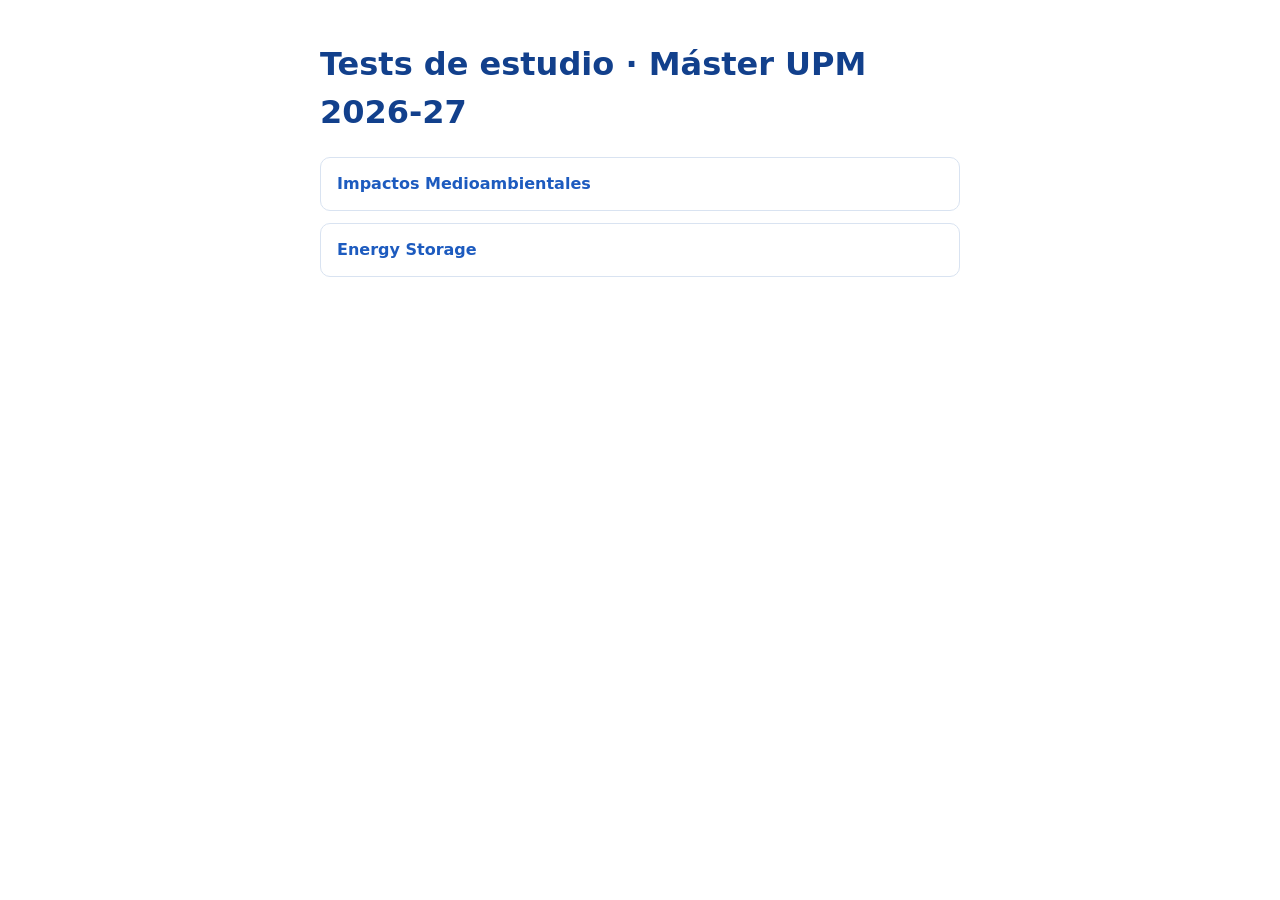
==== index.html @ a5e6e4ec "Tests de Impactos Medioambientales (PEC 1) y Energy Storage Co-Authored-By: Claude Opus 5.5 <noreply" ====
<!DOCTYPE html>
<html lang="es"><head><meta charset="utf-8"><meta name="viewport" content="width=device-width, initial-scale=1"><title>Tests Máster Ingeniería de la Energía</title>
<style>body{font:16px/1.5 system-ui,sans-serif;max-width:640px;margin:40px auto;padding:0 16px;color:#14233d}h1{color:#12408c}a{display:block;margin:12px 0;padding:14px 16px;border:1px solid #d9e3f1;border-radius:10px;color:#1d5bbf;text-decoration:none;font-weight:600}a:hover{border-color:#f07c1c}</style></head>
<body><h1>Tests de estudio · Máster UPM 2026-27</h1>
<a href="impactos_test.html">Impactos Medioambientales</a>
<a href="energy_storage_test.html">Energy Storage</a>
</body></html>
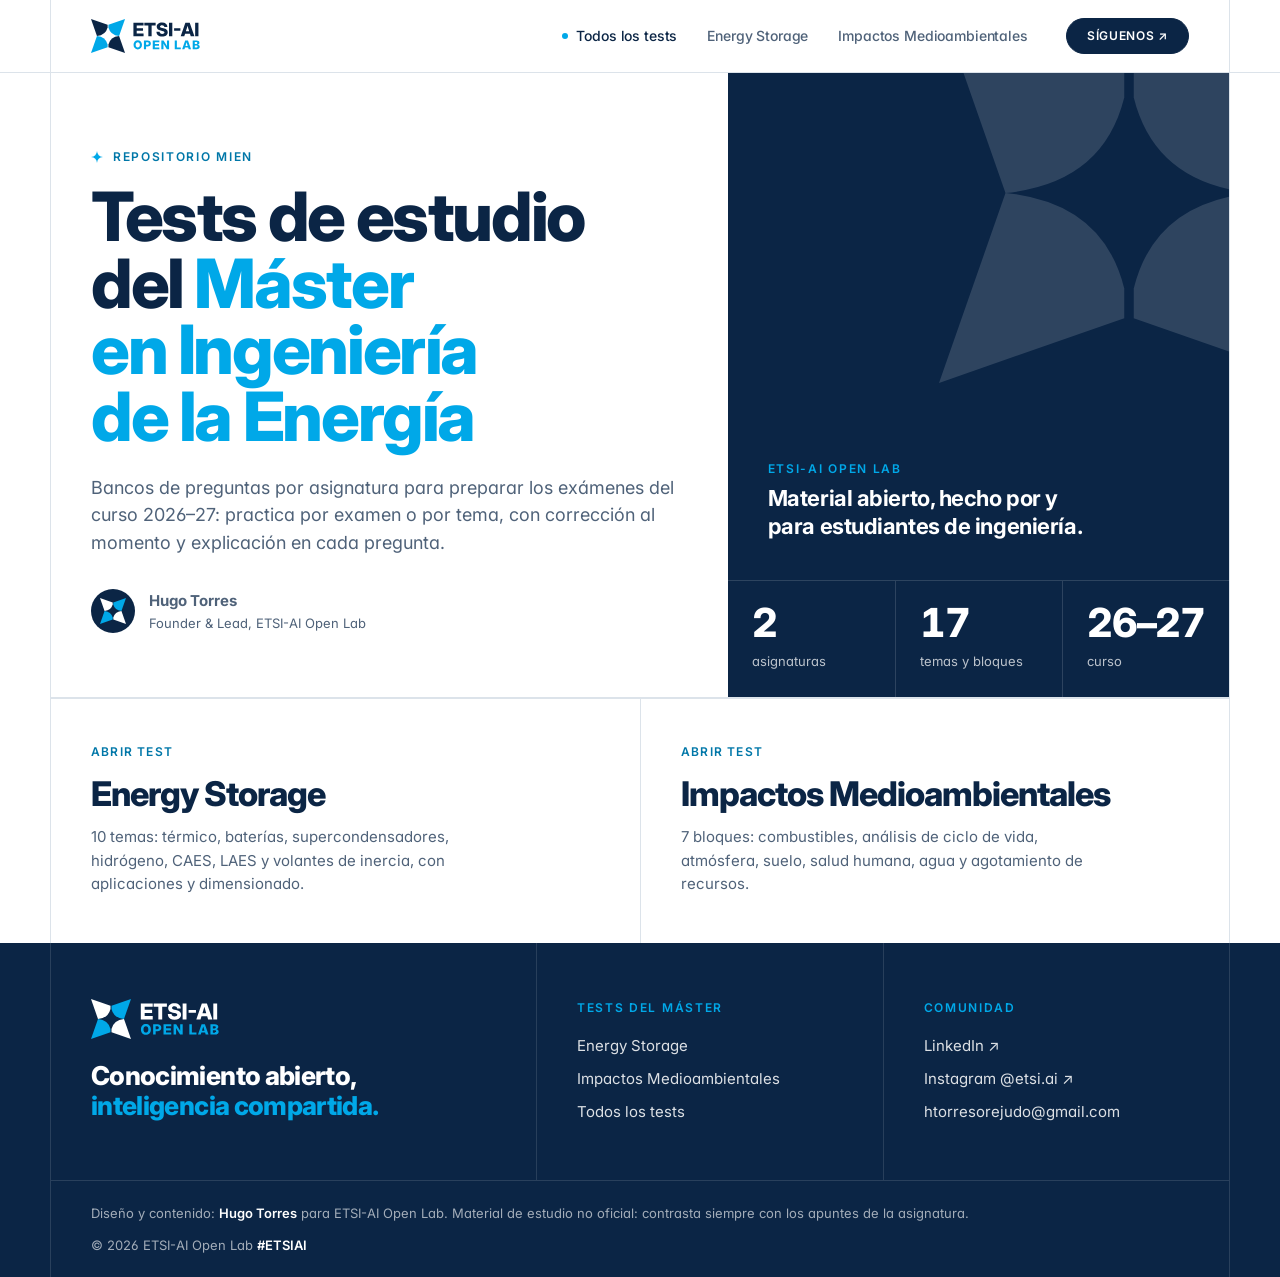
==== commit 8a25737e: "Rediseño de los tests con la identidad de ETSI-AI Open Lab - Hoja de estilos compartida assets/etsia" ====
--- a/index.html
+++ b/index.html
@@ -1,7 +1,104 @@
 <!DOCTYPE html>
-<html lang="es"><head><meta charset="utf-8"><meta name="viewport" content="width=device-width, initial-scale=1"><title>Tests Máster Ingeniería de la Energía</title>
-<style>body{font:16px/1.5 system-ui,sans-serif;max-width:640px;margin:40px auto;padding:0 16px;color:#14233d}h1{color:#12408c}a{display:block;margin:12px 0;padding:14px 16px;border:1px solid #d9e3f1;border-radius:10px;color:#1d5bbf;text-decoration:none;font-weight:600}a:hover{border-color:#f07c1c}</style></head>
-<body><h1>Tests de estudio · Máster UPM 2026-27</h1>
-<a href="impactos_test.html">Impactos Medioambientales</a>
-<a href="energy_storage_test.html">Energy Storage</a>
-</body></html>
+<html lang="es">
+<head>
+<meta charset="utf-8">
+<meta name="viewport" content="width=device-width, initial-scale=1">
+<title>Tests MIEN | ETSI-AI Open Lab</title>
+<meta name="description" content="Tests de estudio del Máster en Ingeniería de la Energía (UPM), por ETSI-AI Open Lab.">
+<meta name="author" content="Hugo Torres, ETSI-AI Open Lab">
+<meta name="theme-color" content="#0B2545">
+<meta property="og:title" content="Test de Tests | ETSI-AI Open Lab">
+<meta property="og:description" content="Tests de estudio del Máster en Ingeniería de la Energía (UPM), por ETSI-AI Open Lab.">
+<meta property="og:site_name" content="ETSI-AI Open Lab">
+<link rel="icon" href="assets/brand/favicon.svg" type="image/svg+xml">
+<link rel="icon" href="assets/brand/favicon-32.png" sizes="32x32" type="image/png">
+<link rel="apple-touch-icon" href="assets/brand/apple-touch-icon.png">
+<link rel="preconnect" href="https://fonts.googleapis.com">
+<link rel="preconnect" href="https://fonts.gstatic.com" crossorigin>
+<link href="https://fonts.googleapis.com/css2?family=Inter:opsz,wght@14..32,400..800&display=swap" rel="stylesheet">
+<link rel="stylesheet" href="assets/etsiai.css">
+</head>
+<body>
+<a class="skip" href="#contenido">Saltar al contenido</a>
+<header class="site">
+  <div class="site__in">
+    <a class="site__logo" href="index.html" aria-label="ETSI-AI Open Lab, inicio de los tests"><img src="assets/brand/logo-horizontal-color.svg" alt="ETSI-AI Open Lab" width="109" height="34"></a>
+    <nav class="site__nav" aria-label="Tests"><a href="index.html" aria-current="page">Todos los tests</a><a href="energy_storage_test.html">Energy Storage</a><a href="impactos_test.html">Impactos Medioambientales</a></nav>
+    <a class="pill" href="https://www.linkedin.com/company/etsi-ai-open-lab" target="_blank" rel="noopener">Síguenos ↗</a>
+  </div>
+</header>
+
+<div class="marco" id="contenido">
+  <section class="seccion">
+    <div class="hero">
+      <div class="hero__txt">
+        <p class="etq">Repositorio MIEN</p>
+        <h1>Tests de estudio del <em>Máster en Ingeniería de la Energía</em></h1>
+        <p class="hero__sub">Bancos de preguntas por asignatura para preparar los exámenes del curso 2026–27: practica por examen o por tema, con corrección al momento y explicación en cada pregunta.</p>
+        <div class="autor">
+          <span class="autor__av"><img src="assets/brand/simbolo-negativo.svg" alt=""></span>
+          <span><b>Hugo Torres</b><span>Founder &amp; Lead, ETSI-AI Open Lab</span></span>
+        </div>
+      </div>
+      <aside class="ficha" aria-label="Datos">
+        <img class="ficha__marca" src="assets/brand/simbolo-mono-blanco.svg" alt="">
+        <div class="ficha__top">
+          <small>ETSI-AI Open Lab</small>
+          <p>Material abierto, hecho por y para estudiantes de ingeniería.</p>
+        </div>
+        <div class="ficha__datos">
+          <div><b>2</b><span>asignaturas</span></div>
+          <div><b>17</b><span>temas y bloques</span></div>
+          <div><b>26–27</b><span>curso</span></div>
+        </div>
+      </aside>
+    </div>
+  </section>
+  <section class="seccion">
+    <div class="lista-tests">
+      <a class="test-link" href="energy_storage_test.html">
+        <span class="ir">Abrir test</span>
+        <h2>Energy Storage</h2>
+        <p>10 temas: térmico, baterías, supercondensadores, hidrógeno, CAES, LAES y volantes de inercia, con aplicaciones y dimensionado.</p>
+      </a>
+      <a class="test-link" href="impactos_test.html">
+        <span class="ir">Abrir test</span>
+        <h2>Impactos Medioambientales</h2>
+        <p>7 bloques: combustibles, análisis de ciclo de vida, atmósfera, suelo, salud humana, agua y agotamiento de recursos.</p>
+      </a>
+    </div>
+  </section>
+</div>
+
+<footer class="pie">
+  <div class="pie__in">
+    <div class="pie__top">
+      <div>
+        <a class="pie__logo" href="index.html"><img src="assets/brand/logo-horizontal-negativo.svg" alt="ETSI-AI Open Lab" width="128" height="40"></a>
+        <p class="pie__lema">Conocimiento abierto, <span>inteligencia compartida.</span></p>
+      </div>
+      <div>
+        <h4>Tests del máster</h4>
+        <ul>
+          <li><a href="energy_storage_test.html">Energy Storage</a></li>
+          <li><a href="impactos_test.html">Impactos Medioambientales</a></li>
+          <li><a href="index.html">Todos los tests</a></li>
+        </ul>
+      </div>
+      <div>
+        <h4>Comunidad</h4>
+        <ul>
+          <li><a href="https://www.linkedin.com/company/etsi-ai-open-lab" target="_blank" rel="noopener">LinkedIn ↗</a></li>
+          <li><a href="https://www.instagram.com/etsi.ai/" target="_blank" rel="noopener">Instagram @etsi.ai ↗</a></li>
+          <li><a href="mailto:htorresorejudo@gmail.com">htorresorejudo@gmail.com</a></li>
+        </ul>
+      </div>
+    </div>
+    <div class="pie__legal">
+      <span>Diseño y contenido: <b>Hugo Torres</b> para ETSI-AI Open Lab. Material de estudio no oficial: contrasta siempre con los apuntes de la asignatura.</span>
+      <span>© 2026 ETSI-AI Open Lab <b>#ETSIAI</b></span>
+    </div>
+  </div>
+</footer>
+</body>
+</html>
--- a/assets/etsiai.css
+++ b/assets/etsiai.css
@@ -0,0 +1,275 @@
+/* ETSI-AI Open Lab · hoja de estilos web
+   Sistema: marco central de 1180 px con líneas finas, celdas, tipografía Inter.
+   Dos colores de marca: azul marino #0B2545 y azul cielo #00A8E8. */
+
+:root {
+  --navy: #0B2545;
+  --sky: #00A8E8;
+  --sky-ink: #0077A8;          /* azul cielo oscurecido solo para texto pequeño sobre blanco (4.6:1) */
+  --ink: #0B2545;
+  --muted: #4F6279;
+  --faint: #8291A5;
+  --line: #DCE3EA;
+  --line-soft: #EAEFF4;
+  --paper: #FFFFFF;
+  --mist: #F3F6F9;
+  --ok: #1E7F4F;  --ok-soft: #E7F4EC;
+  --bad: #C62F22; --bad-soft: #FBEAE7;
+  --frame: 1180px;
+  --pad-x: 40px;
+  --font: "Inter", system-ui, -apple-system, "Segoe UI", Roboto, sans-serif;
+  --display: "Inter Display", "Inter", system-ui, sans-serif;
+  color-scheme: light;
+}
+
+* { box-sizing: border-box; }
+html { -webkit-text-size-adjust: 100%; scroll-padding-top: 220px; }
+html, body { margin: 0; background: var(--paper); color: var(--ink); }
+body { font: 400 16px/1.55 var(--font); font-optical-sizing: auto; font-feature-settings: "cv11", "ss01"; }
+a { color: inherit; }
+img, svg { display: block; }
+button { font: inherit; color: inherit; }
+::selection { background: var(--sky); color: #fff; }
+:focus-visible { outline: 2px solid var(--sky); outline-offset: 2px; }
+
+.skip { position: absolute; left: -9999px; top: 8px; z-index: 50; background: var(--navy); color: #fff; padding: 10px 16px; border-radius: 999px; text-decoration: none; font-weight: 600; font-size: 13px; }
+.skip:focus { left: 16px; }
+
+/* ---------- Marco y celdas ---------- */
+.marco { max-width: var(--frame); margin: 0 auto; border-left: 1px solid var(--line); border-right: 1px solid var(--line); }
+.seccion { border-top: 1px solid var(--line); }
+.seccion:first-child { border-top: 0; }
+.celda { padding: 56px var(--pad-x); }
+.celda--tight { padding-top: 32px; padding-bottom: 32px; }
+
+/* ---------- Cabecera ---------- */
+.site { position: sticky; top: 0; z-index: 20; background: rgba(255,255,255,.94); backdrop-filter: saturate(1.4) blur(10px); -webkit-backdrop-filter: saturate(1.4) blur(10px); border-bottom: 1px solid var(--line); }
+.site__in { max-width: var(--frame); margin: 0 auto; height: 72px; padding: 0 var(--pad-x); display: flex; align-items: center; gap: 24px; border-left: 1px solid var(--line); border-right: 1px solid var(--line); }
+.site__logo img { height: 34px; width: auto; }
+.site__nav { display: flex; gap: 2px; margin-left: auto; }
+.site__nav a { text-decoration: none; font-size: 14px; font-weight: 500; letter-spacing: -.01em; color: var(--muted); padding: 8px 14px; border-radius: 10px; }
+.site__nav a:hover { color: var(--ink); background: var(--mist); }
+.site__nav a[aria-current="page"] { color: var(--ink); }
+.site__nav a[aria-current="page"]::before { content: ""; display: inline-block; width: 6px; height: 6px; border-radius: 50%; background: var(--sky); margin: 0 8px 2px 0; vertical-align: middle; }
+
+/* ---------- Botones píldora ---------- */
+.pill { display: inline-flex; align-items: center; gap: 8px; text-decoration: none; cursor: pointer; border: 1px solid var(--navy); background: var(--navy); color: #fff; border-radius: 999px; padding: 11px 20px; font: 600 12px/1 var(--font); letter-spacing: .06em; text-transform: uppercase; white-space: nowrap; }
+.pill:hover { background: #0E2F57; }
+.pill--ghost { background: transparent; color: var(--ink); border-color: var(--line); }
+.pill--ghost:hover { background: var(--mist); border-color: var(--ink); }
+.pill--sky { background: var(--sky); border-color: var(--sky); color: var(--navy); }
+.pill--sky:hover { background: #12B4F0; }
+
+/* ---------- Etiqueta de sección ---------- */
+.etq { display: inline-flex; align-items: center; gap: 10px; margin: 0 0 20px; font: 600 12px/1 var(--font); letter-spacing: .14em; text-transform: uppercase; color: var(--sky-ink); }
+.etq::before { content: ""; width: 12px; height: 12px; background: var(--sky); -webkit-mask: var(--chispa) center/contain no-repeat; mask: var(--chispa) center/contain no-repeat; }
+:root { --chispa: url("data:image/svg+xml,%3Csvg xmlns='http://www.w3.org/2000/svg' viewBox='0 0 24 24'%3E%3Cpath d='M12 0Q12.9 11.1 24 12Q12.9 12.9 12 24Q11.1 12.9 0 12Q11.1 11.1 12 0Z'/%3E%3C/svg%3E"); }
+
+/* ---------- Héroe ---------- */
+.hero { display: grid; grid-template-columns: minmax(0, 1.35fr) minmax(0, 1fr); }
+.hero__txt { padding: 72px var(--pad-x) 64px; }
+.hero h1 { font: 800 clamp(40px, 5.6vw, 68px)/.98 var(--display); letter-spacing: -.035em; margin: 0 0 24px; text-wrap: balance; }
+.hero h1 em { font-style: normal; color: var(--sky); }
+.hero__sub { font-size: 18px; line-height: 1.55; color: var(--muted); margin: 0 0 32px; max-width: 54ch; }
+.autor { display: flex; align-items: center; gap: 14px; }
+.autor__av { width: 44px; height: 44px; border-radius: 50%; background: var(--navy); display: grid; place-items: center; flex: none; }
+.autor__av img { width: 26px; height: 26px; }
+.autor b { display: block; font-size: 15px; font-weight: 700; letter-spacing: -.01em; }
+.autor span { font-size: 13px; color: var(--muted); }
+
+.ficha { position: relative; overflow: hidden; background: var(--navy); color: #fff; display: grid; grid-template-rows: 1fr auto; min-height: 100%; }
+.ficha__marca { position: absolute; right: -90px; top: -70px; width: 380px; opacity: .14; pointer-events: none; }
+.ficha__top { position: relative; padding: 40px; display: flex; flex-direction: column; justify-content: flex-end; gap: 6px; }
+.ficha__top small { font-size: 12px; font-weight: 600; letter-spacing: .14em; text-transform: uppercase; color: var(--sky); }
+.ficha__top p { margin: 0; font: 700 22px/1.25 var(--display); letter-spacing: -.02em; max-width: 22ch; }
+.ficha__datos { position: relative; display: grid; grid-template-columns: repeat(3, 1fr); border-top: 1px solid rgba(255,255,255,.14); }
+.ficha__datos div { padding: 22px 24px 26px; }
+.ficha__datos div + div { border-left: 1px solid rgba(255,255,255,.14); }
+.ficha__datos b { display: block; font: 800 40px/1 var(--display); letter-spacing: -.03em; font-variant-numeric: tabular-nums; }
+.ficha__datos span { display: block; margin-top: 8px; font-size: 13px; color: rgba(255,255,255,.72); }
+
+/* ---------- Pestañas ---------- */
+.tabs { display: grid; grid-template-columns: 1fr 1fr; }
+.tab { position: relative; background: var(--paper); border: 0; padding: 26px var(--pad-x); text-align: left; cursor: pointer; font: 700 20px/1.2 var(--display); letter-spacing: -.02em; color: var(--faint); }
+.tab + .tab { border-left: 1px solid var(--line); }
+.tab small { display: block; margin-top: 6px; font: 400 14px/1.4 var(--font); letter-spacing: 0; color: var(--muted); }
+.tab:hover { color: var(--ink); background: var(--mist); }
+.tab[aria-selected="true"] { color: var(--ink); }
+.tab[aria-selected="true"]::before { content: ""; position: absolute; left: 0; right: 0; top: -1px; height: 3px; background: var(--sky); }
+
+/* ---------- Configuración (paneles que pinta el script) ---------- */
+#setup { display: grid; }
+.panel { margin: 0 !important; padding: 48px var(--pad-x); display: grid; gap: 18px; border-top: 1px solid var(--line); }
+.panel h2 { margin: 0; font: 700 28px/1.15 var(--display); letter-spacing: -.03em; }
+.hint { margin: 0; font-size: 14px; color: var(--muted); max-width: 70ch; }
+.exams { display: grid; grid-template-columns: repeat(auto-fill, minmax(260px, 1fr)); border-top: 1px solid var(--line); border-left: 1px solid var(--line); margin-top: 8px; }
+.exam { position: relative; background: var(--paper); border: 0; border-right: 1px solid var(--line); border-bottom: 1px solid var(--line); padding: 24px 24px 26px; display: grid; gap: 8px; align-content: start; text-align: left; cursor: pointer; font-size: 14px; color: var(--muted); }
+.exam h2 { font: 700 19px/1.2 var(--display); letter-spacing: -.02em; color: var(--ink); }
+.exam:hover { background: var(--mist); }
+.exam[aria-pressed="true"] { background: var(--mist); box-shadow: inset 0 3px 0 var(--sky); }
+.exam[aria-pressed="true"]::after { content: ""; position: absolute; right: 18px; top: 20px; width: 16px; height: 16px; background: var(--sky); -webkit-mask: var(--chispa) center/contain no-repeat; mask: var(--chispa) center/contain no-repeat; }
+.exam .d { font-size: 12px; font-weight: 600; letter-spacing: .08em; text-transform: uppercase; color: var(--sky-ink); padding-right: 28px; }
+.exam .w { font-size: 13px; }
+.exam .n { font-size: 13px; font-weight: 700; color: var(--ink); font-variant-numeric: tabular-nums; margin-top: 4px; }
+.row { display: flex; flex-wrap: wrap; gap: 8px; align-items: center; }
+.label { font-size: 13px; color: var(--muted); margin-right: 4px; }
+.chip { font: 500 14px/1 var(--font); border: 1px solid var(--line); background: var(--paper); border-radius: 999px; padding: 10px 16px; cursor: pointer; }
+.chip:hover { border-color: var(--ink); }
+.chip[aria-pressed="true"] { background: var(--navy); border-color: var(--navy); color: #fff; }
+select { font: 500 14px/1 var(--font); color: var(--ink); padding: 9px 34px 9px 14px; border: 1px solid var(--line); border-radius: 999px; background: var(--paper) url("data:image/svg+xml,%3Csvg xmlns='http://www.w3.org/2000/svg' viewBox='0 0 12 8'%3E%3Cpath d='M1 1l5 5 5-5' fill='none' stroke='%230B2545' stroke-width='1.6'/%3E%3C/svg%3E") right 14px center/10px no-repeat; appearance: none; cursor: pointer; }
+.blocks { display: grid; }
+.brow { display: grid; grid-template-columns: minmax(0, 1fr) 64px 180px; gap: 16px; align-items: center; font-size: 14px; padding: 12px 0; border-bottom: 1px solid var(--line-soft); }
+.brow:last-child { border-bottom: 0; }
+.brow .num { font-weight: 700; font-variant-numeric: tabular-nums; text-align: right; }
+.meter { height: 4px; background: var(--line-soft); overflow: hidden; }
+.meter i { display: block; height: 100%; background: var(--sky); }
+
+/* ---------- Barra fija de marcador ---------- */
+.bar { position: sticky; top: 72px; z-index: 10; background: rgba(255,255,255,.96); backdrop-filter: blur(10px); -webkit-backdrop-filter: blur(10px); border-top: 1px solid var(--line); border-bottom: 1px solid var(--line); }
+.bar__in { max-width: var(--frame); margin: 0 auto; border-left: 1px solid var(--line); border-right: 1px solid var(--line); }
+.score { display: grid; grid-template-columns: repeat(4, 1fr); }
+.tile { padding: 14px var(--pad-x) 12px; }
+.tile + .tile { border-left: 1px solid var(--line); }
+.tile b { display: block; font: 800 26px/1.1 var(--display); letter-spacing: -.02em; font-variant-numeric: tabular-nums; }
+.tile.hl b { color: var(--sky-ink); }
+.tile span { font-size: 12px; color: var(--muted); }
+.progress { height: 3px; background: var(--line-soft); }
+.progress i { display: block; height: 100%; background: var(--sky); transition: width .25s ease; }
+.controls { display: flex; flex-wrap: wrap; gap: 8px; align-items: center; padding: 12px var(--pad-x); border-top: 1px solid var(--line); }
+.seg { display: inline-flex; border: 1px solid var(--line); border-radius: 999px; padding: 3px; gap: 2px; }
+.seg button { border: 0; background: transparent; border-radius: 999px; padding: 7px 14px; font: 500 13px/1 var(--font); cursor: pointer; }
+.seg button[aria-pressed="true"] { background: var(--navy); color: #fff; }
+.btn { font: 500 13px/1 var(--font); border: 1px solid var(--line); background: var(--paper); border-radius: 999px; padding: 9px 15px; cursor: pointer; }
+.btn:hover { border-color: var(--ink); }
+.btn[aria-pressed="true"] { background: var(--mist); border-color: var(--navy); font-weight: 600; }
+.btn.primary { background: var(--sky); border-color: var(--sky); color: var(--navy); font-weight: 700; }
+.btn.blue { background: var(--navy); border-color: var(--navy); color: #fff; font-weight: 600; }
+.timer { color: var(--sky-ink); }
+
+/* ---------- Lista de preguntas ---------- */
+main { display: block; }
+.banner { display: flex; flex-wrap: wrap; gap: 6px 24px; justify-content: space-between; align-items: baseline; padding: 22px var(--pad-x); font-size: 14px; color: var(--muted); border-bottom: 1px solid var(--line); }
+.banner b { color: var(--ink); font-weight: 700; }
+.banner .label { font-weight: 600; letter-spacing: .08em; text-transform: uppercase; font-size: 12px; color: var(--sky-ink); }
+.list { display: grid; }
+.card { position: relative; padding: 40px var(--pad-x) 44px; display: grid; gap: 22px; border-bottom: 1px solid var(--line); scroll-margin-top: 230px; background: var(--paper); }
+.card:focus-visible { outline: none; box-shadow: inset 3px 0 0 var(--sky); }
+.card.ok { box-shadow: inset 3px 0 0 var(--ok); }
+.card.bad { box-shadow: inset 3px 0 0 var(--bad); }
+.card.pending { box-shadow: inset 3px 0 0 var(--sky); }
+.meta { display: flex; gap: 10px; flex-wrap: wrap; align-items: center; font-size: 12px; }
+.qnum { font: 800 30px/1 var(--display); letter-spacing: -.03em; font-variant-numeric: tabular-nums; margin-right: 8px; }
+.qnum small { font-size: 15px; font-weight: 600; color: var(--faint); letter-spacing: 0; margin-left: 2px; }
+.tag { border: 1px solid var(--line); border-radius: 999px; padding: 5px 11px; font-weight: 600; color: var(--muted); }
+.tag.miss { border-color: var(--sky); color: var(--sky-ink); }
+.tag.star { background: var(--navy); border-color: var(--navy); color: #fff; }
+.q { margin: 0; font: 600 21px/1.4 var(--display); letter-spacing: -.015em; max-width: 62ch; text-wrap: pretty; }
+.opts { display: grid; gap: 10px; max-width: 820px; }
+.opt { display: grid; grid-template-columns: 34px 1fr; gap: 14px; align-items: center; text-align: left; font: 400 15.5px/1.5 var(--font); background: var(--paper); border: 1px solid var(--line); border-radius: 12px; padding: 12px 18px 12px 12px; cursor: pointer; }
+.opt .k { display: grid; place-items: center; width: 32px; height: 32px; border-radius: 50%; border: 1px solid var(--line); font: 700 13px/1 var(--font); color: var(--ink); }
+.opt:hover:not([disabled]) { border-color: var(--ink); }
+.opt:hover:not([disabled]) .k { border-color: var(--ink); }
+.opt.sel { border-color: var(--navy); box-shadow: inset 0 0 0 1px var(--navy); }
+.opt.sel .k { background: var(--navy); border-color: var(--navy); color: #fff; }
+.opt.right { border-color: var(--ok); background: var(--ok-soft); box-shadow: inset 0 0 0 1px var(--ok); }
+.opt.right .k { background: var(--ok); border-color: var(--ok); color: #fff; }
+.opt.wrong { border-color: var(--bad); background: var(--bad-soft); box-shadow: inset 0 0 0 1px var(--bad); }
+.opt.wrong .k { background: var(--bad); border-color: var(--bad); color: #fff; }
+.opt[disabled] { cursor: default; }
+.exp { max-width: 820px; font-size: 15px; line-height: 1.6; background: var(--mist); padding: 18px 22px; border-left: 3px solid var(--sky); }
+.exp .src { display: block; margin-top: 10px; font-size: 12.5px; color: var(--muted); }
+.verdict { font-weight: 700; }
+.verdict.ok { color: var(--ok); } .verdict.bad { color: var(--bad); } .verdict.na { color: var(--sky-ink); }
+.empty { color: var(--muted); padding: 48px var(--pad-x); margin: 0; }
+.foot { display: flex; gap: 10px; flex-wrap: wrap; padding: 32px var(--pad-x) 12px; }
+.foot .btn { padding: 12px 20px; }
+.page-hint { padding: 0 var(--pad-x) 48px; }
+kbd { font: 600 11px/1 var(--font); border: 1px solid var(--line); border-bottom-width: 2px; border-radius: 5px; padding: 2px 5px; background: var(--paper); }
+
+/* Figuras (diagramas SVG embebidos) en dos colores de marca */
+.fig { margin: 0; max-width: 820px; background: var(--paper); border: 1px solid var(--line); padding: 16px; overflow-x: auto; }
+.fig svg { width: 100%; max-width: 580px; height: auto; margin: 0 auto; }
+.fig figcaption { font-size: 12.5px; color: var(--muted); margin-top: 10px; text-align: center; }
+.fig text { fill: var(--ink); font: 12px var(--font); }
+.fig .t-s { font-size: 11px; fill: var(--muted); }
+.fig .t-b { font-weight: 700; }
+.fig .ax { stroke: var(--ink); stroke-width: 1.2; fill: none; }
+.fig .grid { stroke: var(--line); stroke-width: 1; }
+.fig .b { stroke: var(--navy); stroke-width: 2.4; fill: none; }
+.fig .b2 { stroke: var(--navy); stroke-width: 2.4; fill: none; stroke-dasharray: 2 3; }
+.fig .o { stroke: var(--sky); stroke-width: 2.4; fill: none; }
+.fig .g { stroke: var(--faint); stroke-width: 1.6; fill: none; stroke-dasharray: 6 4; }
+.fig .g2 { stroke: var(--faint); stroke-width: 2.4; fill: none; }
+.fig .box { fill: #fff; stroke: var(--ink); stroke-width: 1.2; }
+.fig .bf { fill: #E3E8EF; stroke: var(--navy); stroke-width: 1.5; }
+.fig .of { fill: #E0F4FC; stroke: var(--sky); stroke-width: 1.5; }
+.fig .of2 { fill: #B3E5F7; stroke: #0077A8; stroke-width: 1.5; }
+.fig .bfl { fill: rgba(11,37,69,.10); stroke: var(--navy); stroke-width: 1.2; }
+.fig .ofl { fill: rgba(0,168,232,.16); stroke: var(--sky); stroke-width: 1.2; }
+.fig .soil { fill: #F6F7F9; stroke: var(--line); }
+.fig .clay { fill: #E4E8EE; stroke: none; }
+.fig .pt { fill: var(--sky); stroke: #fff; stroke-width: 1.5; }
+.fig .arh { fill: var(--ink); }
+
+/* ---------- Pie ---------- */
+.pie { background: var(--navy); color: #fff; }
+.pie__in { max-width: var(--frame); margin: 0 auto; border-left: 1px solid rgba(255,255,255,.12); border-right: 1px solid rgba(255,255,255,.12); }
+.pie__top { display: grid; grid-template-columns: 1.4fr 1fr 1fr; }
+.pie__top > div { padding: 56px var(--pad-x); }
+.pie__top > div + div { border-left: 1px solid rgba(255,255,255,.12); }
+.pie__logo img { height: 40px; width: auto; margin-bottom: 22px; }
+.pie__lema { font: 800 26px/1.15 var(--display); letter-spacing: -.025em; margin: 0; max-width: 18ch; }
+.pie__lema span { color: var(--sky); }
+.pie h4 { margin: 0 0 16px; font-size: 12px; font-weight: 600; letter-spacing: .14em; text-transform: uppercase; color: var(--sky); }
+.pie ul { list-style: none; margin: 0; padding: 0; display: grid; gap: 10px; font-size: 15px; }
+.pie ul a { text-decoration: none; color: rgba(255,255,255,.86); }
+.pie ul a:hover { color: #fff; text-decoration: underline; text-underline-offset: 3px; }
+.pie__legal { display: flex; flex-wrap: wrap; justify-content: space-between; gap: 12px 32px; padding: 22px var(--pad-x); border-top: 1px solid rgba(255,255,255,.12); font-size: 13px; color: rgba(255,255,255,.62); }
+.pie__legal b { color: #fff; font-weight: 600; }
+
+/* ---------- Índice de tests ---------- */
+.lista-tests { display: grid; grid-template-columns: repeat(2, 1fr); }
+.test-link { display: grid; gap: 14px; padding: 44px var(--pad-x) 48px; text-decoration: none; border-top: 1px solid var(--line); }
+.test-link:nth-child(even) { border-left: 1px solid var(--line); }
+.test-link:hover { background: var(--mist); }
+.test-link h2 { margin: 0; font: 800 34px/1.05 var(--display); letter-spacing: -.03em; }
+.test-link p { margin: 0; color: var(--muted); font-size: 15px; max-width: 46ch; }
+.test-link .ir { font-size: 12px; font-weight: 600; letter-spacing: .1em; text-transform: uppercase; color: var(--sky-ink); }
+
+/* ---------- Responsive ---------- */
+@media (max-width: 900px) {
+  :root { --pad-x: 22px; }
+  .hero { grid-template-columns: 1fr; }
+  .hero__txt { padding-top: 48px; padding-bottom: 40px; }
+  .ficha__top { padding-top: 56px; }
+  .pie__top { grid-template-columns: 1fr; }
+  .pie__top > div + div { border-left: 0; border-top: 1px solid rgba(255,255,255,.12); }
+  .lista-tests { grid-template-columns: 1fr; }
+  .test-link:nth-child(even) { border-left: 0; }
+  .site__nav a:not([aria-current]) { display: none; }
+}
+@media (max-width: 600px) {
+  .site__in { height: 60px; gap: 12px; }
+  .site__logo img { height: 28px; }
+  .site__nav { display: none; }
+  .site .pill { margin-left: auto; padding: 9px 14px; }
+  .bar { top: 60px; }
+  html { scroll-padding-top: 200px; }
+  .tile { padding: 10px 12px 8px; }
+  .tile b { font-size: 19px; }
+  .tile span { font-size: 10.5px; line-height: 1.2; display: block; }
+  .controls { padding: 10px 12px; gap: 6px; }
+  .tabs { grid-template-columns: 1fr 1fr; }
+  .tab { padding: 18px 16px; font-size: 17px; }
+  .tab small { display: none; }
+  .brow { grid-template-columns: 1fr 56px; }
+  .brow .meter { grid-column: 1 / -1; }
+  .q { font-size: 18px; }
+  .card { padding: 28px var(--pad-x) 32px; scroll-margin-top: 260px; }
+  .ficha__datos b { font-size: 30px; }
+  .ficha__marca { width: 240px; right: -110px; top: -90px; opacity: .1; }
+  .controls { flex-wrap: nowrap; overflow-x: auto; scrollbar-width: none; }
+  .controls::-webkit-scrollbar { display: none; }
+  .controls > * { flex: none; }
+}
+@media (prefers-reduced-motion: reduce) { * { transition: none !important; scroll-behavior: auto !important; } }
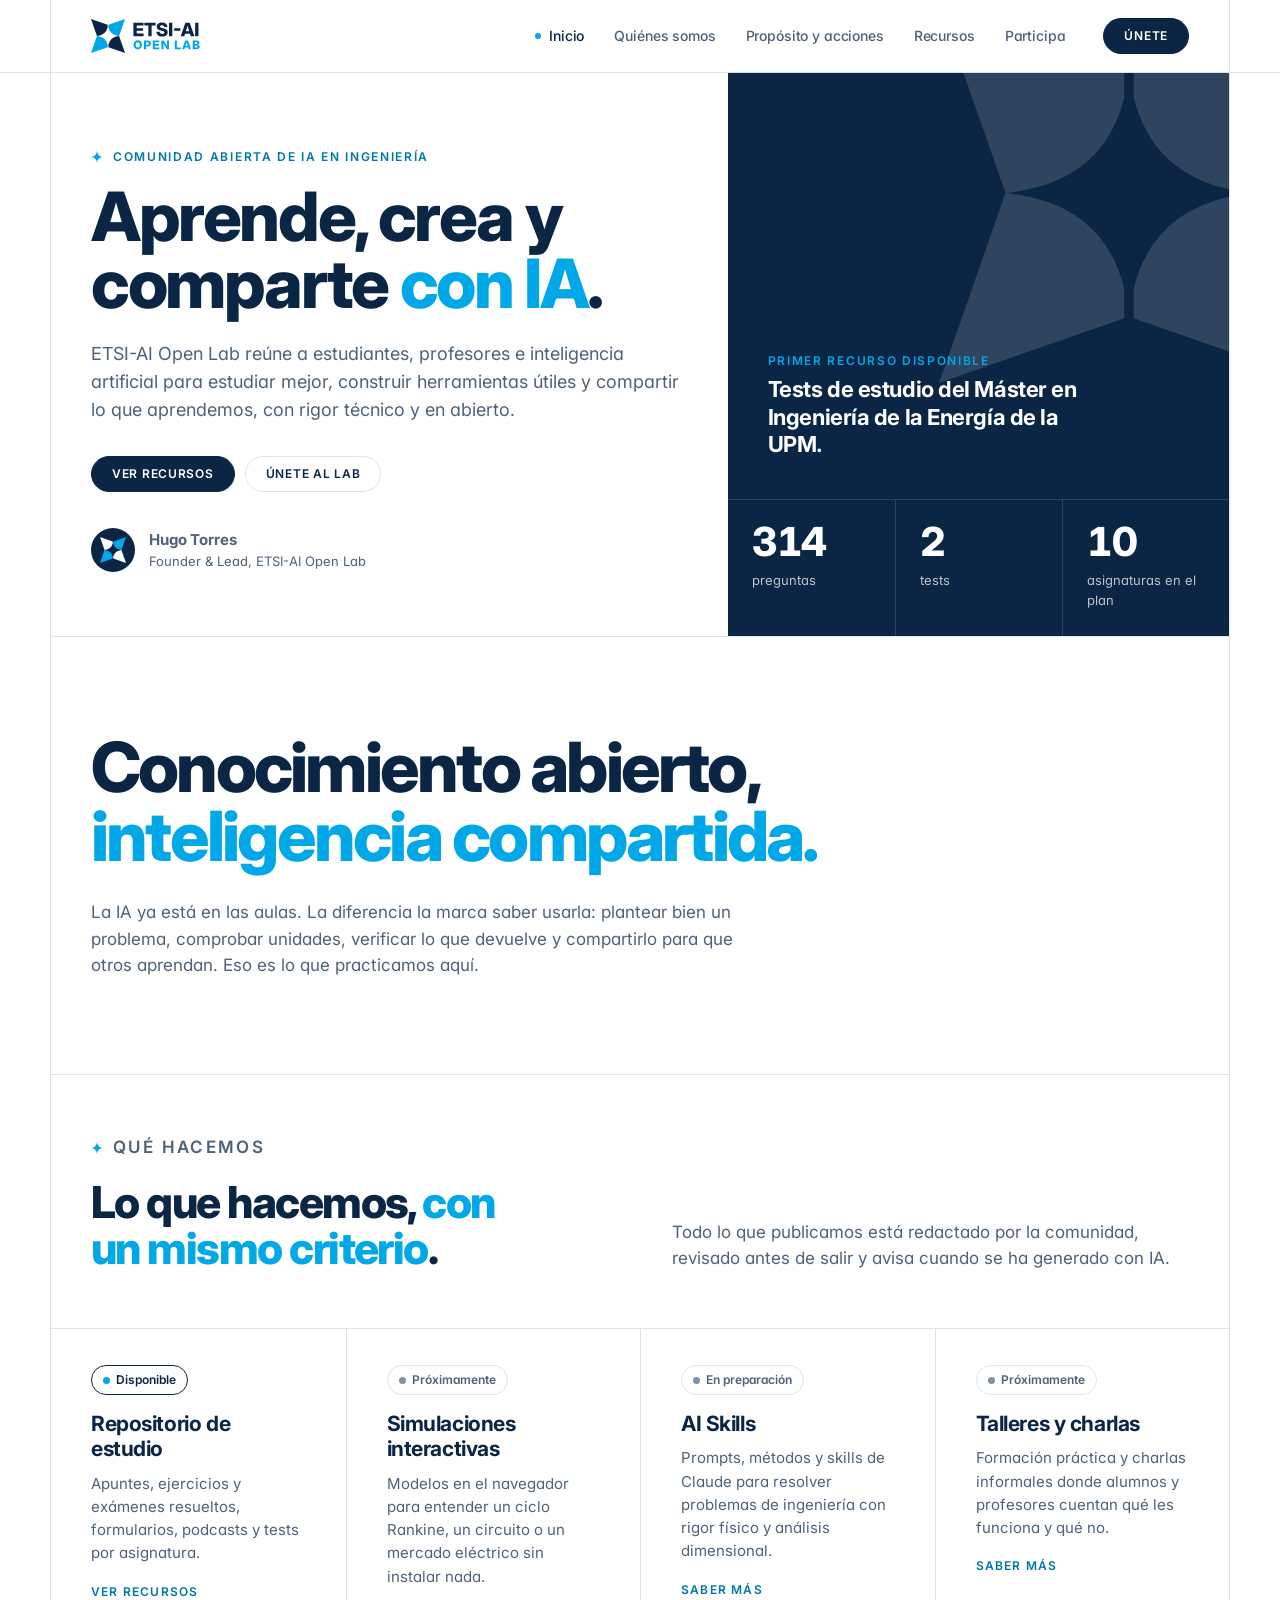
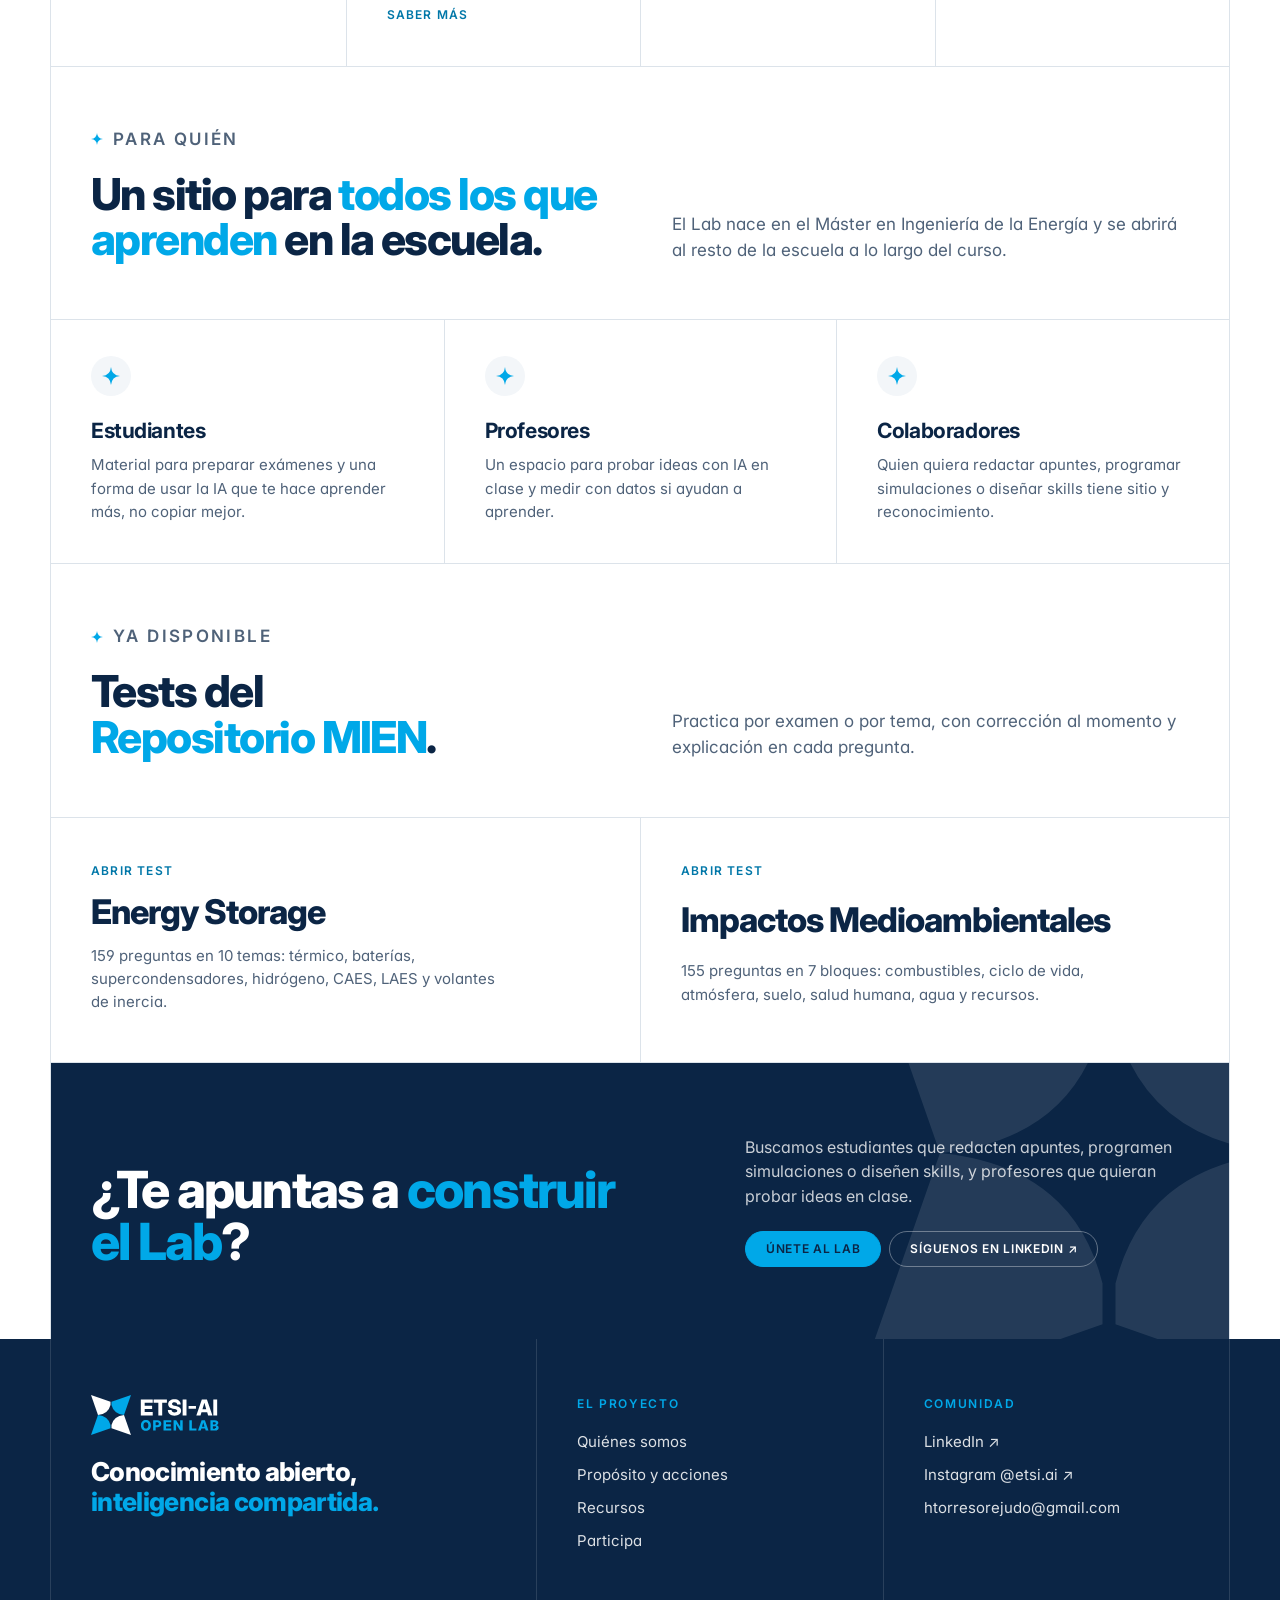
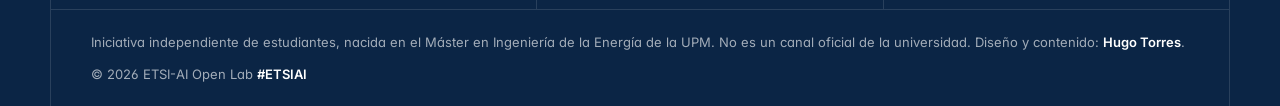
==== commit caba6c57: "Web de ETSI-AI Open Lab y arreglos imprescindibles en los tests - Nuevas páginas: Inicio, Quiénes so" ====
--- a/index.html
+++ b/index.html
@@ -3,13 +3,21 @@
 <head>
 <meta charset="utf-8">
 <meta name="viewport" content="width=device-width, initial-scale=1">
-<title>Tests MIEN | ETSI-AI Open Lab</title>
-<meta name="description" content="Tests de estudio del Máster en Ingeniería de la Energía (UPM), por ETSI-AI Open Lab.">
+<title>ETSI-AI Open Lab | Comunidad abierta de IA en ingeniería</title>
+<meta name="description" content="Comunidad abierta donde estudiantes, profesores e IA aprenden, crean y comparten conocimiento en las escuelas de ingeniería.">
 <meta name="author" content="Hugo Torres, ETSI-AI Open Lab">
 <meta name="theme-color" content="#0B2545">
-<meta property="og:title" content="Test de Tests | ETSI-AI Open Lab">
-<meta property="og:description" content="Tests de estudio del Máster en Ingeniería de la Energía (UPM), por ETSI-AI Open Lab.">
+<link rel="canonical" href="https://hugotorresorejudo.github.io/UPM-tests/">
+<meta property="og:type" content="website">
 <meta property="og:site_name" content="ETSI-AI Open Lab">
+<meta property="og:locale" content="es_ES">
+<meta property="og:title" content="ETSI-AI Open Lab | Comunidad abierta de IA en ingeniería">
+<meta property="og:description" content="Comunidad abierta donde estudiantes, profesores e IA aprenden, crean y comparten conocimiento en las escuelas de ingeniería.">
+<meta property="og:url" content="https://hugotorresorejudo.github.io/UPM-tests/">
+<meta property="og:image" content="https://hugotorresorejudo.github.io/UPM-tests/assets/og/og-lab.png">
+<meta property="og:image:width" content="1200">
+<meta property="og:image:height" content="627">
+<meta name="twitter:card" content="summary_large_image">
 <link rel="icon" href="assets/brand/favicon.svg" type="image/svg+xml">
 <link rel="icon" href="assets/brand/favicon-32.png" sizes="32x32" type="image/png">
 <link rel="apple-touch-icon" href="assets/brand/apple-touch-icon.png">
@@ -22,54 +30,95 @@
 <a class="skip" href="#contenido">Saltar al contenido</a>
 <header class="site">
   <div class="site__in">
-    <a class="site__logo" href="index.html" aria-label="ETSI-AI Open Lab, inicio de los tests"><img src="assets/brand/logo-horizontal-color.svg" alt="ETSI-AI Open Lab" width="109" height="34"></a>
-    <nav class="site__nav" aria-label="Tests"><a href="index.html" aria-current="page">Todos los tests</a><a href="energy_storage_test.html">Energy Storage</a><a href="impactos_test.html">Impactos Medioambientales</a></nav>
-    <a class="pill" href="https://www.linkedin.com/company/etsi-ai-open-lab" target="_blank" rel="noopener">Síguenos ↗</a>
+    <a class="site__logo" href="index.html" aria-label="ETSI-AI Open Lab, inicio"><img src="assets/brand/logo-horizontal-color.svg" alt="ETSI-AI Open Lab" width="109" height="34"></a>
+    <nav class="site__nav" aria-label="Principal"><a href="index.html" aria-current="page">Inicio</a><a href="quienes-somos.html">Quiénes somos</a><a href="proposito.html">Propósito y acciones</a><a href="recursos.html">Recursos</a><a href="participa.html">Participa</a></nav>
+    <a class="pill site__cta" href="participa.html">Únete</a>
+    <details class="menu"><summary>Menú</summary><nav aria-label="Principal (móvil)"><a href="index.html" aria-current="page">Inicio</a><a href="quienes-somos.html">Quiénes somos</a><a href="proposito.html">Propósito y acciones</a><a href="recursos.html">Recursos</a><a href="participa.html">Participa</a><a href="participa.html">Únete a la comunidad</a></nav></details>
   </div>
 </header>
-
 <div class="marco" id="contenido">
   <section class="seccion">
     <div class="hero">
       <div class="hero__txt">
-        <p class="etq">Repositorio MIEN</p>
-        <h1>Tests de estudio del <em>Máster en Ingeniería de la Energía</em></h1>
-        <p class="hero__sub">Bancos de preguntas por asignatura para preparar los exámenes del curso 2026–27: practica por examen o por tema, con corrección al momento y explicación en cada pregunta.</p>
+        <p class="etq">Comunidad abierta de IA en ingeniería</p>
+        <h1>Aprende, crea y comparte <em>con IA</em>.</h1>
+        <p class="hero__sub">ETSI-AI Open Lab reúne a estudiantes, profesores e inteligencia artificial para estudiar mejor, construir herramientas útiles y compartir lo que aprendemos, con rigor técnico y en abierto.</p>
+        <div class="hero__cta"><a class="pill" href="recursos.html">Ver recursos</a><a class="pill pill--ghost" href="participa.html">Únete al Lab</a></div>
         <div class="autor">
           <span class="autor__av"><img src="assets/brand/simbolo-negativo.svg" alt=""></span>
           <span><b>Hugo Torres</b><span>Founder &amp; Lead, ETSI-AI Open Lab</span></span>
         </div>
       </div>
-      <aside class="ficha" aria-label="Datos">
+      <aside class="ficha" aria-label="El Lab hoy">
         <img class="ficha__marca" src="assets/brand/simbolo-mono-blanco.svg" alt="">
         <div class="ficha__top">
-          <small>ETSI-AI Open Lab</small>
-          <p>Material abierto, hecho por y para estudiantes de ingeniería.</p>
+          <small>Primer recurso disponible</small>
+          <p>Tests de estudio del Máster en Ingeniería de la Energía de la UPM.</p>
         </div>
         <div class="ficha__datos">
-          <div><b>2</b><span>asignaturas</span></div>
-          <div><b>17</b><span>temas y bloques</span></div>
-          <div><b>26–27</b><span>curso</span></div>
+          <div><b>314</b><span>preguntas</span></div>
+          <div><b>2</b><span>tests</span></div>
+          <div><b>10</b><span>asignaturas en el plan</span></div>
         </div>
       </aside>
     </div>
   </section>
+
+  <section class="seccion lema">
+    <p>Conocimiento abierto, <em>inteligencia compartida.</em></p>
+    <small>La IA ya está en las aulas. La diferencia la marca saber usarla: plantear bien un problema, comprobar unidades, verificar lo que devuelve y compartirlo para que otros aprendan. Eso es lo que practicamos aquí.</small>
+  </section>
+
   <section class="seccion">
-    <div class="lista-tests">
-      <a class="test-link" href="energy_storage_test.html">
-        <span class="ir">Abrir test</span>
-        <h2>Energy Storage</h2>
-        <p>10 temas: térmico, baterías, supercondensadores, hidrógeno, CAES, LAES y volantes de inercia, con aplicaciones y dimensionado.</p>
-      </a>
-      <a class="test-link" href="impactos_test.html">
-        <span class="ir">Abrir test</span>
-        <h2>Impactos Medioambientales</h2>
-        <p>7 bloques: combustibles, análisis de ciclo de vida, atmósfera, suelo, salud humana, agua y agotamiento de recursos.</p>
-      </a>
+    <div class="cab">
+      <p class="etq">Qué hacemos</p>
+      <h2>Lo que hacemos, <em>con un mismo criterio</em>.</h2>
+      <p>Todo lo que publicamos está redactado por la comunidad, revisado antes de salir y avisa cuando se ha generado con IA.</p>
+    </div>
+    <div class="celdas celdas--4">
+      <a class="celda-link" href="recursos.html"><span class="estado estado--ok">Disponible</span><h3>Repositorio de estudio</h3><p>Apuntes, ejercicios y exámenes resueltos, formularios, podcasts y tests por asignatura.</p><span class="mas">Ver recursos</span></a>
+      <a class="celda-link" href="proposito.html#simulaciones"><span class="estado">Próximamente</span><h3>Simulaciones interactivas</h3><p>Modelos en el navegador para entender un ciclo Rankine, un circuito o un mercado eléctrico sin instalar nada.</p><span class="mas">Saber más</span></a>
+      <a class="celda-link" href="proposito.html#skills"><span class="estado">En preparación</span><h3>AI Skills</h3><p>Prompts, métodos y skills de Claude para resolver problemas de ingeniería con rigor físico y análisis dimensional.</p><span class="mas">Saber más</span></a>
+      <a class="celda-link" href="proposito.html#comunidad"><span class="estado">Próximamente</span><h3>Talleres y charlas</h3><p>Formación práctica y charlas informales donde alumnos y profesores cuentan qué les funciona y qué no.</p><span class="mas">Saber más</span></a>
+    </div>
+  </section>
+
+  <section class="seccion">
+    <div class="cab">
+      <p class="etq">Para quién</p>
+      <h2>Un sitio para <em>todos los que aprenden</em> en la escuela.</h2>
+      <p>El Lab nace en el Máster en Ingeniería de la Energía y se abrirá al resto de la escuela a lo largo del curso.</p>
+    </div>
+    <div class="celdas celdas--3">
+      <div><span class="ic"></span><h3>Estudiantes</h3><p>Material para preparar exámenes y una forma de usar la IA que te hace aprender más, no copiar mejor.</p></div>
+      <div><span class="ic"></span><h3>Profesores</h3><p>Un espacio para probar ideas con IA en clase y medir con datos si ayudan a aprender.</p></div>
+      <div><span class="ic"></span><h3>Colaboradores</h3><p>Quien quiera redactar apuntes, programar simulaciones o diseñar skills tiene sitio y reconocimiento.</p></div>
+    </div>
+  </section>
+
+  <section class="seccion">
+    <div class="cab">
+      <p class="etq">Ya disponible</p>
+      <h2>Tests del <em>Repositorio MIEN</em>.</h2>
+      <p>Practica por examen o por tema, con corrección al momento y explicación en cada pregunta.</p>
+    </div>
+    <div class="lista-tests" style="margin-top:48px">
+      <a class="test-link" href="energy_storage_test.html"><span class="ir">Abrir test</span><h2>Energy Storage</h2><p>159 preguntas en 10 temas: térmico, baterías, supercondensadores, hidrógeno, CAES, LAES y volantes de inercia.</p></a>
+      <a class="test-link" href="impactos_test.html"><span class="ir">Abrir test</span><h2>Impactos Medioambientales</h2><p>155 preguntas en 7 bloques: combustibles, ciclo de vida, atmósfera, suelo, salud humana, agua y recursos.</p></a>
+    </div>
+  </section>
+
+  <section class="seccion cta-band">
+    <img src="assets/brand/simbolo-mono-blanco.svg" alt="">
+    <div class="cta-band__in">
+      <h2>¿Te apuntas a <em>construir el Lab</em>?</h2>
+      <div>
+        <p>Buscamos estudiantes que redacten apuntes, programen simulaciones o diseñen skills, y profesores que quieran probar ideas en clase.</p>
+        <div class="row"><a class="pill pill--sky" href="participa.html">Únete al Lab</a><a class="pill pill--ghost" href="https://www.linkedin.com/company/etsi-ai-open-lab" target="_blank" rel="noopener">Síguenos en LinkedIn ↗</a></div>
+      </div>
     </div>
   </section>
 </div>
-
 <footer class="pie">
   <div class="pie__in">
     <div class="pie__top">
@@ -78,11 +127,12 @@
         <p class="pie__lema">Conocimiento abierto, <span>inteligencia compartida.</span></p>
       </div>
       <div>
-        <h4>Tests del máster</h4>
+        <h4>El proyecto</h4>
         <ul>
-          <li><a href="energy_storage_test.html">Energy Storage</a></li>
-          <li><a href="impactos_test.html">Impactos Medioambientales</a></li>
-          <li><a href="index.html">Todos los tests</a></li>
+          <li><a href="quienes-somos.html">Quiénes somos</a></li>
+          <li><a href="proposito.html">Propósito y acciones</a></li>
+          <li><a href="recursos.html">Recursos</a></li>
+          <li><a href="participa.html">Participa</a></li>
         </ul>
       </div>
       <div>
@@ -95,7 +145,7 @@
       </div>
     </div>
     <div class="pie__legal">
-      <span>Diseño y contenido: <b>Hugo Torres</b> para ETSI-AI Open Lab. Material de estudio no oficial: contrasta siempre con los apuntes de la asignatura.</span>
+      <span>Iniciativa independiente de estudiantes, nacida en el Máster en Ingeniería de la Energía de la UPM. No es un canal oficial de la universidad. Diseño y contenido: <b>Hugo Torres</b>.</span>
       <span>© 2026 ETSI-AI Open Lab <b>#ETSIAI</b></span>
     </div>
   </div>
--- a/assets/etsiai.css
+++ b/assets/etsiai.css
@@ -273,3 +273,145 @@
   .controls > * { flex: none; }
 }
 @media (prefers-reduced-motion: reduce) { * { transition: none !important; scroll-behavior: auto !important; } }
+
+/* =====================================================================
+   Web del proyecto: menú, migas, rejillas de celdas, estados, CTA
+   ===================================================================== */
+.menu { display: none; margin-left: auto; position: relative; }
+.menu summary { list-style: none; cursor: pointer; border: 1px solid var(--line); border-radius: 999px; padding: 9px 16px; font: 600 12px/1 var(--font); letter-spacing: .06em; text-transform: uppercase; }
+.menu summary::-webkit-details-marker { display: none; }
+.menu[open] summary { background: var(--navy); color: #fff; border-color: var(--navy); }
+.menu nav { position: absolute; right: 0; top: calc(100% + 10px); width: min(300px, calc(100vw - 32px)); background: #fff; border: 1px solid var(--line); box-shadow: 0 16px 40px rgba(11,37,69,.12); display: grid; }
+.menu nav a { padding: 14px 18px; text-decoration: none; font-weight: 600; border-top: 1px solid var(--line-soft); }
+.menu nav a:first-child { border-top: 0; }
+.menu nav a[aria-current="page"] { color: var(--sky-ink); }
+
+.migas { display: flex; flex-wrap: wrap; gap: 4px 0; align-items: center; padding: 14px var(--pad-x); border-bottom: 1px solid var(--line); font-size: 13px; color: var(--muted); }
+.migas a { text-decoration: none; color: var(--muted); }
+.migas a:hover { color: var(--ink); text-decoration: underline; text-underline-offset: 3px; }
+.migas span[aria-current] { color: var(--ink); font-weight: 600; }
+.migas .sl { margin: 0 10px; color: var(--line); }
+
+.hero__cta { display: flex; flex-wrap: wrap; gap: 10px; margin: 0 0 36px; }
+
+.cab { padding: 64px var(--pad-x) 8px; display: grid; grid-template-columns: minmax(0, 1fr) minmax(0, 1fr); gap: 24px 64px; align-items: end; }
+.cab h2 { margin: 0; font: 800 clamp(30px, 3.6vw, 44px)/1.04 var(--display); letter-spacing: -.035em; text-wrap: balance; }
+.cab h2 em { font-style: normal; color: var(--sky); }
+.cab p { margin: 0; color: var(--muted); font-size: 17px; max-width: 52ch; }
+.cab .etq { grid-column: 1 / -1; margin: 0; }
+
+.celdas { display: grid; grid-template-columns: repeat(var(--cols, 3), minmax(0, 1fr)); margin-top: 48px; border-top: 1px solid var(--line); }
+.celdas > * { padding: 36px var(--pad-x) 40px; border-left: 1px solid var(--line); }
+.celdas--2 { --cols: 2; } .celdas--2 > *:nth-child(2n+1) { border-left: 0; } .celdas--2 > *:nth-child(n+3) { border-top: 1px solid var(--line); }
+.celdas--3 { --cols: 3; } .celdas--3 > *:nth-child(3n+1) { border-left: 0; } .celdas--3 > *:nth-child(n+4) { border-top: 1px solid var(--line); }
+.celdas--4 { --cols: 4; } .celdas--4 > *:nth-child(4n+1) { border-left: 0; } .celdas--4 > *:nth-child(n+5) { border-top: 1px solid var(--line); }
+.celdas h3 { margin: 0 0 10px; font: 700 21px/1.2 var(--display); letter-spacing: -.02em; }
+.celdas p { margin: 0; color: var(--muted); font-size: 15px; }
+.celdas ul { margin: 14px 0 0; padding: 0; list-style: none; display: grid; gap: 8px; font-size: 14.5px; }
+.celdas li { display: grid; grid-template-columns: 14px 1fr; gap: 10px; align-items: start; }
+.celdas li::before { content: ""; width: 10px; height: 10px; margin-top: 6px; background: var(--sky); -webkit-mask: var(--chispa) center/contain no-repeat; mask: var(--chispa) center/contain no-repeat; }
+.celdas .ic { width: 40px; height: 40px; margin-bottom: 22px; border-radius: 50%; background: var(--mist); display: grid; place-items: center; }
+.celdas .ic::before { content: ""; width: 18px; height: 18px; background: var(--sky); -webkit-mask: var(--chispa) center/contain no-repeat; mask: var(--chispa) center/contain no-repeat; }
+.celda-link { text-decoration: none; display: block; }
+.celda-link:hover { background: var(--mist); }
+.mas { display: inline-block; margin-top: 18px; font-size: 12px; font-weight: 600; letter-spacing: .1em; text-transform: uppercase; color: var(--sky-ink); }
+
+.estado { display: inline-flex; align-items: center; gap: 6px; margin-bottom: 16px; border-radius: 999px; padding: 5px 11px; font-size: 12px; font-weight: 600; border: 1px solid var(--line); color: var(--muted); }
+.estado::before { content: ""; width: 7px; height: 7px; border-radius: 50%; background: var(--faint); }
+.estado--ok { border-color: var(--navy); color: var(--ink); }
+.estado--ok::before { background: var(--sky); }
+
+.lema { padding: 96px var(--pad-x); }
+.lema p { margin: 0; font: 800 clamp(36px, 5.4vw, 72px)/1 var(--display); letter-spacing: -.04em; max-width: 16ch; }
+.lema p em { font-style: normal; color: var(--sky); }
+.lema small { display: block; margin-top: 28px; font-size: 17px; color: var(--muted); max-width: 60ch; line-height: 1.55; }
+
+.texto { padding: 56px var(--pad-x); display: grid; grid-template-columns: minmax(0, 1fr) minmax(0, 1.4fr); gap: 32px 64px; }
+.texto h2 { margin: 0; font: 800 32px/1.08 var(--display); letter-spacing: -.03em; }
+.texto h2 em { font-style: normal; color: var(--sky); }
+.texto .cuerpo { display: grid; gap: 16px; font-size: 17px; color: var(--ink); max-width: 64ch; }
+.texto .cuerpo p { margin: 0; }
+.texto .cuerpo p.sec { color: var(--muted); font-size: 16px; }
+
+.ruta { display: grid; }
+.ruta > div { display: grid; grid-template-columns: 180px minmax(0, 1fr) minmax(0, 1.3fr); gap: 24px; padding: 28px var(--pad-x); border-top: 1px solid var(--line); align-items: baseline; }
+.ruta b { font: 800 30px/1 var(--display); letter-spacing: -.03em; color: var(--sky); }
+.ruta h3 { margin: 0; font: 700 20px/1.25 var(--display); letter-spacing: -.02em; }
+.ruta p { margin: 0; color: var(--muted); font-size: 15px; }
+
+.persona { display: grid; grid-template-columns: 300px minmax(0, 1fr); }
+.persona__foto { background: var(--navy); color: #fff; display: grid; place-items: center; min-height: 340px; position: relative; overflow: hidden; }
+.persona__foto span { font: 800 96px/1 var(--display); letter-spacing: -.04em; position: relative; }
+.persona__foto img { position: absolute; width: 360px; right: -120px; bottom: -120px; opacity: .14; }
+.persona__txt { padding: 48px var(--pad-x); display: grid; gap: 16px; align-content: start; }
+.persona__txt h3 { margin: 0; font: 800 34px/1.05 var(--display); letter-spacing: -.03em; }
+.persona__txt .rol { color: var(--sky-ink); font-weight: 600; font-size: 15px; margin: -8px 0 0; }
+.persona__txt p { margin: 0; max-width: 64ch; }
+.persona__txt .row { margin-top: 8px; }
+
+.faq details { border-top: 1px solid var(--line); }
+.faq summary { cursor: pointer; list-style: none; padding: 24px var(--pad-x); font: 700 19px/1.3 var(--display); letter-spacing: -.015em; display: flex; justify-content: space-between; gap: 24px; }
+.faq summary::-webkit-details-marker { display: none; }
+.faq summary::after { content: "+"; font-weight: 400; font-size: 26px; line-height: .8; color: var(--sky-ink); }
+.faq details[open] summary::after { content: "−"; }
+.faq details p { margin: 0; padding: 0 var(--pad-x) 26px; color: var(--muted); max-width: 72ch; }
+
+.cta-band { background: var(--navy); color: #fff; position: relative; overflow: hidden; }
+.cta-band__in { position: relative; padding: 72px var(--pad-x); display: grid; grid-template-columns: minmax(0, 1.4fr) minmax(0, 1fr); gap: 32px; align-items: end; }
+.cta-band h2 { margin: 0; font: 800 clamp(32px, 4vw, 52px)/1.02 var(--display); letter-spacing: -.035em; max-width: 16ch; }
+.cta-band h2 em { font-style: normal; color: var(--sky); }
+.cta-band p { margin: 0 0 22px; color: rgba(255,255,255,.78); font-size: 16px; }
+.cta-band img { position: absolute; width: 520px; right: -140px; top: -170px; opacity: .1; }
+.cta-band .pill--ghost { color: #fff; border-color: rgba(255,255,255,.35); }
+.cta-band .pill--ghost:hover { background: rgba(255,255,255,.08); border-color: #fff; }
+
+.asig { display: grid; grid-template-columns: minmax(0, 1fr) auto; gap: 16px; align-items: center; padding: 22px var(--pad-x); border-top: 1px solid var(--line); text-decoration: none; }
+a.asig:hover { background: var(--mist); }
+.asig h3 { margin: 0; font: 700 19px/1.25 var(--display); letter-spacing: -.015em; }
+.asig p { margin: 4px 0 0; font-size: 14px; color: var(--muted); }
+.asig .estado { margin: 0; }
+
+/* ---------- Tests: selector compacto, confirmaciones, ajustes móviles ---------- */
+.pick-head { display: flex; flex-wrap: wrap; justify-content: space-between; align-items: flex-end; gap: 16px 32px; }
+.pick-lbl { display: block; font-size: 12px; font-weight: 600; letter-spacing: .12em; text-transform: uppercase; color: var(--sky-ink); margin-bottom: 8px; }
+.pick-head .hint { display: block; margin-top: 6px; }
+.exams[hidden] { display: none; }
+.confirm { display: flex; flex-wrap: wrap; gap: 10px 16px; align-items: center; padding: 12px var(--pad-x); border-top: 1px solid var(--line); background: var(--mist); font-size: 14px; }
+.confirm[hidden] { display: none; }
+.confirm span { flex: 1 1 280px; }
+#empezar { scroll-margin-top: 240px; }
+.porTema { border-top: 1px solid var(--line); }
+.bAjustes { display: none; }
+
+@media (max-width: 900px) {
+  .site__nav { display: none; }
+  .site .site__cta { display: none; }
+  .menu { display: block; }
+  .cab { grid-template-columns: 1fr; padding-top: 48px; }
+  .celdas--3, .celdas--4 { --cols: 2; }
+  .celdas--3 > *, .celdas--4 > * { border-left: 0; border-top: 1px solid var(--line); }
+  .celdas--3 > *:nth-child(2n), .celdas--4 > *:nth-child(2n) { border-left: 1px solid var(--line); }
+  .celdas--3 > *:nth-child(-n+2), .celdas--4 > *:nth-child(-n+2) { border-top: 0; }
+  .texto { grid-template-columns: 1fr; }
+  .ruta > div { grid-template-columns: 1fr; gap: 8px; }
+  .persona { grid-template-columns: 1fr; }
+  .persona__foto { min-height: 220px; }
+  .cta-band__in { grid-template-columns: 1fr; }
+  .ficha__marca { width: 300px; right: -120px; top: -100px; opacity: .1; }
+}
+@media (max-width: 600px) {
+  .celdas, .celdas--2, .celdas--3, .celdas--4 { grid-template-columns: 1fr; }
+  .celdas > * { border-left: 0 !important; border-top: 1px solid var(--line) !important; }
+  .celdas > *:first-child { border-top: 0 !important; }
+  .lema { padding: 64px var(--pad-x); }
+  /* Barra de marcador en una línea: respondidas, nota, tiempo y Ajustes */
+  .score { grid-template-columns: repeat(3, 1fr) auto; }
+  .score .tile:nth-child(2) { display: none; }
+  .score .tile:nth-child(3) { border-left: 1px solid var(--line); }
+  .bAjustes { display: flex; align-items: center; border: 0; border-left: 1px solid var(--line); background: var(--paper); padding: 0 14px; font: 600 12px/1 var(--font); letter-spacing: .04em; text-transform: uppercase; cursor: pointer; }
+  .bar.open .bAjustes { background: var(--navy); color: #fff; }
+  .bar .controls { display: none; }
+  .bar.open .controls { display: flex; flex-wrap: wrap; overflow: visible; }
+  .bar.open .controls > * { flex: initial; }
+  .pick-head .row { width: 100%; }
+}
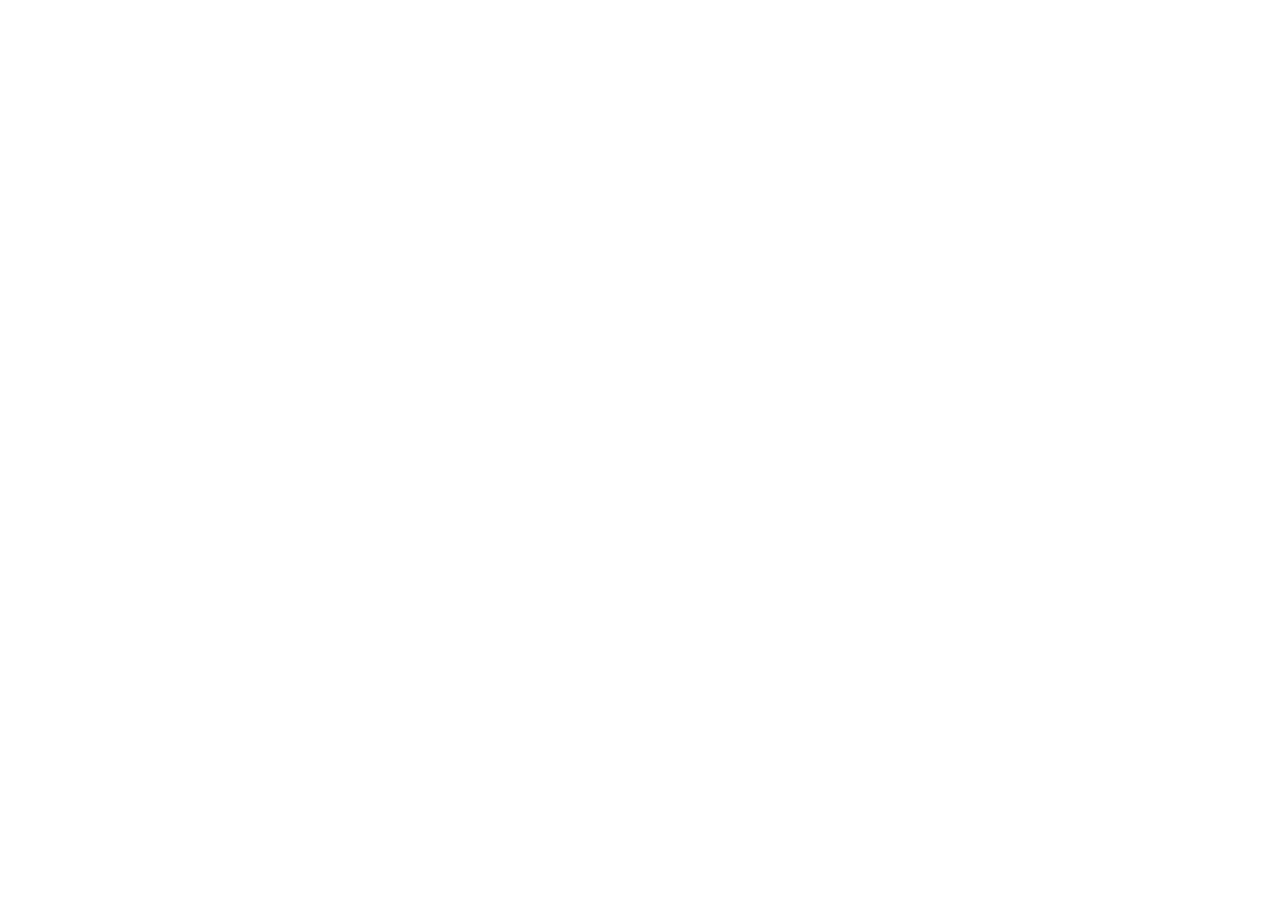
==== commit 936b8979: "Traslado a hugotorresorejudo.github.io/ETSI-AI: redirecciones desde las URL antiguas Co-Authored-By:" ====
--- a/index.html
+++ b/index.html
@@ -1,154 +1,8 @@
 <!DOCTYPE html>
-<html lang="es">
-<head>
-<meta charset="utf-8">
-<meta name="viewport" content="width=device-width, initial-scale=1">
-<title>ETSI-AI Open Lab | Comunidad abierta de IA en ingeniería</title>
-<meta name="description" content="Comunidad abierta donde estudiantes, profesores e IA aprenden, crean y comparten conocimiento en las escuelas de ingeniería.">
-<meta name="author" content="Hugo Torres, ETSI-AI Open Lab">
-<meta name="theme-color" content="#0B2545">
-<link rel="canonical" href="https://hugotorresorejudo.github.io/UPM-tests/">
-<meta property="og:type" content="website">
-<meta property="og:site_name" content="ETSI-AI Open Lab">
-<meta property="og:locale" content="es_ES">
-<meta property="og:title" content="ETSI-AI Open Lab | Comunidad abierta de IA en ingeniería">
-<meta property="og:description" content="Comunidad abierta donde estudiantes, profesores e IA aprenden, crean y comparten conocimiento en las escuelas de ingeniería.">
-<meta property="og:url" content="https://hugotorresorejudo.github.io/UPM-tests/">
-<meta property="og:image" content="https://hugotorresorejudo.github.io/UPM-tests/assets/og/og-lab.png">
-<meta property="og:image:width" content="1200">
-<meta property="og:image:height" content="627">
-<meta name="twitter:card" content="summary_large_image">
-<link rel="icon" href="assets/brand/favicon.svg" type="image/svg+xml">
-<link rel="icon" href="assets/brand/favicon-32.png" sizes="32x32" type="image/png">
-<link rel="apple-touch-icon" href="assets/brand/apple-touch-icon.png">
-<link rel="preconnect" href="https://fonts.googleapis.com">
-<link rel="preconnect" href="https://fonts.gstatic.com" crossorigin>
-<link href="https://fonts.googleapis.com/css2?family=Inter:opsz,wght@14..32,400..800&display=swap" rel="stylesheet">
-<link rel="stylesheet" href="assets/etsiai.css">
-</head>
-<body>
-<a class="skip" href="#contenido">Saltar al contenido</a>
-<header class="site">
-  <div class="site__in">
-    <a class="site__logo" href="index.html" aria-label="ETSI-AI Open Lab, inicio"><img src="assets/brand/logo-horizontal-color.svg" alt="ETSI-AI Open Lab" width="109" height="34"></a>
-    <nav class="site__nav" aria-label="Principal"><a href="index.html" aria-current="page">Inicio</a><a href="quienes-somos.html">Quiénes somos</a><a href="proposito.html">Propósito y acciones</a><a href="recursos.html">Recursos</a><a href="participa.html">Participa</a></nav>
-    <a class="pill site__cta" href="participa.html">Únete</a>
-    <details class="menu"><summary>Menú</summary><nav aria-label="Principal (móvil)"><a href="index.html" aria-current="page">Inicio</a><a href="quienes-somos.html">Quiénes somos</a><a href="proposito.html">Propósito y acciones</a><a href="recursos.html">Recursos</a><a href="participa.html">Participa</a><a href="participa.html">Únete a la comunidad</a></nav></details>
-  </div>
-</header>
-<div class="marco" id="contenido">
-  <section class="seccion">
-    <div class="hero">
-      <div class="hero__txt">
-        <p class="etq">Comunidad abierta de IA en ingeniería</p>
-        <h1>Aprende, crea y comparte <em>con IA</em>.</h1>
-        <p class="hero__sub">ETSI-AI Open Lab reúne a estudiantes, profesores e inteligencia artificial para estudiar mejor, construir herramientas útiles y compartir lo que aprendemos, con rigor técnico y en abierto.</p>
-        <div class="hero__cta"><a class="pill" href="recursos.html">Ver recursos</a><a class="pill pill--ghost" href="participa.html">Únete al Lab</a></div>
-        <div class="autor">
-          <span class="autor__av"><img src="assets/brand/simbolo-negativo.svg" alt=""></span>
-          <span><b>Hugo Torres</b><span>Founder &amp; Lead, ETSI-AI Open Lab</span></span>
-        </div>
-      </div>
-      <aside class="ficha" aria-label="El Lab hoy">
-        <img class="ficha__marca" src="assets/brand/simbolo-mono-blanco.svg" alt="">
-        <div class="ficha__top">
-          <small>Primer recurso disponible</small>
-          <p>Tests de estudio del Máster en Ingeniería de la Energía de la UPM.</p>
-        </div>
-        <div class="ficha__datos">
-          <div><b>314</b><span>preguntas</span></div>
-          <div><b>2</b><span>tests</span></div>
-          <div><b>10</b><span>asignaturas en el plan</span></div>
-        </div>
-      </aside>
-    </div>
-  </section>
-
-  <section class="seccion lema">
-    <p>Conocimiento abierto, <em>inteligencia compartida.</em></p>
-    <small>La IA ya está en las aulas. La diferencia la marca saber usarla: plantear bien un problema, comprobar unidades, verificar lo que devuelve y compartirlo para que otros aprendan. Eso es lo que practicamos aquí.</small>
-  </section>
-
-  <section class="seccion">
-    <div class="cab">
-      <p class="etq">Qué hacemos</p>
-      <h2>Lo que hacemos, <em>con un mismo criterio</em>.</h2>
-      <p>Todo lo que publicamos está redactado por la comunidad, revisado antes de salir y avisa cuando se ha generado con IA.</p>
-    </div>
-    <div class="celdas celdas--4">
-      <a class="celda-link" href="recursos.html"><span class="estado estado--ok">Disponible</span><h3>Repositorio de estudio</h3><p>Apuntes, ejercicios y exámenes resueltos, formularios, podcasts y tests por asignatura.</p><span class="mas">Ver recursos</span></a>
-      <a class="celda-link" href="proposito.html#simulaciones"><span class="estado">Próximamente</span><h3>Simulaciones interactivas</h3><p>Modelos en el navegador para entender un ciclo Rankine, un circuito o un mercado eléctrico sin instalar nada.</p><span class="mas">Saber más</span></a>
-      <a class="celda-link" href="proposito.html#skills"><span class="estado">En preparación</span><h3>AI Skills</h3><p>Prompts, métodos y skills de Claude para resolver problemas de ingeniería con rigor físico y análisis dimensional.</p><span class="mas">Saber más</span></a>
-      <a class="celda-link" href="proposito.html#comunidad"><span class="estado">Próximamente</span><h3>Talleres y charlas</h3><p>Formación práctica y charlas informales donde alumnos y profesores cuentan qué les funciona y qué no.</p><span class="mas">Saber más</span></a>
-    </div>
-  </section>
-
-  <section class="seccion">
-    <div class="cab">
-      <p class="etq">Para quién</p>
-      <h2>Un sitio para <em>todos los que aprenden</em> en la escuela.</h2>
-      <p>El Lab nace en el Máster en Ingeniería de la Energía y se abrirá al resto de la escuela a lo largo del curso.</p>
-    </div>
-    <div class="celdas celdas--3">
-      <div><span class="ic"></span><h3>Estudiantes</h3><p>Material para preparar exámenes y una forma de usar la IA que te hace aprender más, no copiar mejor.</p></div>
-      <div><span class="ic"></span><h3>Profesores</h3><p>Un espacio para probar ideas con IA en clase y medir con datos si ayudan a aprender.</p></div>
-      <div><span class="ic"></span><h3>Colaboradores</h3><p>Quien quiera redactar apuntes, programar simulaciones o diseñar skills tiene sitio y reconocimiento.</p></div>
-    </div>
-  </section>
-
-  <section class="seccion">
-    <div class="cab">
-      <p class="etq">Ya disponible</p>
-      <h2>Tests del <em>Repositorio MIEN</em>.</h2>
-      <p>Practica por examen o por tema, con corrección al momento y explicación en cada pregunta.</p>
-    </div>
-    <div class="lista-tests" style="margin-top:48px">
-      <a class="test-link" href="energy_storage_test.html"><span class="ir">Abrir test</span><h2>Energy Storage</h2><p>159 preguntas en 10 temas: térmico, baterías, supercondensadores, hidrógeno, CAES, LAES y volantes de inercia.</p></a>
-      <a class="test-link" href="impactos_test.html"><span class="ir">Abrir test</span><h2>Impactos Medioambientales</h2><p>155 preguntas en 7 bloques: combustibles, ciclo de vida, atmósfera, suelo, salud humana, agua y recursos.</p></a>
-    </div>
-  </section>
-
-  <section class="seccion cta-band">
-    <img src="assets/brand/simbolo-mono-blanco.svg" alt="">
-    <div class="cta-band__in">
-      <h2>¿Te apuntas a <em>construir el Lab</em>?</h2>
-      <div>
-        <p>Buscamos estudiantes que redacten apuntes, programen simulaciones o diseñen skills, y profesores que quieran probar ideas en clase.</p>
-        <div class="row"><a class="pill pill--sky" href="participa.html">Únete al Lab</a><a class="pill pill--ghost" href="https://www.linkedin.com/company/etsi-ai-open-lab" target="_blank" rel="noopener">Síguenos en LinkedIn ↗</a></div>
-      </div>
-    </div>
-  </section>
-</div>
-<footer class="pie">
-  <div class="pie__in">
-    <div class="pie__top">
-      <div>
-        <a class="pie__logo" href="index.html"><img src="assets/brand/logo-horizontal-negativo.svg" alt="ETSI-AI Open Lab" width="128" height="40"></a>
-        <p class="pie__lema">Conocimiento abierto, <span>inteligencia compartida.</span></p>
-      </div>
-      <div>
-        <h4>El proyecto</h4>
-        <ul>
-          <li><a href="quienes-somos.html">Quiénes somos</a></li>
-          <li><a href="proposito.html">Propósito y acciones</a></li>
-          <li><a href="recursos.html">Recursos</a></li>
-          <li><a href="participa.html">Participa</a></li>
-        </ul>
-      </div>
-      <div>
-        <h4>Comunidad</h4>
-        <ul>
-          <li><a href="https://www.linkedin.com/company/etsi-ai-open-lab" target="_blank" rel="noopener">LinkedIn ↗</a></li>
-          <li><a href="https://www.instagram.com/etsi.ai/" target="_blank" rel="noopener">Instagram @etsi.ai ↗</a></li>
-          <li><a href="mailto:htorresorejudo@gmail.com">htorresorejudo@gmail.com</a></li>
-        </ul>
-      </div>
-    </div>
-    <div class="pie__legal">
-      <span>Iniciativa independiente de estudiantes, nacida en el Máster en Ingeniería de la Energía de la UPM. No es un canal oficial de la universidad. Diseño y contenido: <b>Hugo Torres</b>.</span>
-      <span>© 2026 ETSI-AI Open Lab <b>#ETSIAI</b></span>
-    </div>
-  </div>
-</footer>
-</body>
-</html>
+<html lang="es"><head><meta charset="utf-8"><meta name="viewport" content="width=device-width, initial-scale=1">
+<title>ETSI-AI Open Lab tiene nueva dirección</title>
+<link rel="canonical" href="https://hugotorresorejudo.github.io/ETSI-AI/"><meta name="robots" content="noindex">
+<meta http-equiv="refresh" content="0; url=https://hugotorresorejudo.github.io/ETSI-AI/">
+<script>location.replace("https://hugotorresorejudo.github.io/ETSI-AI/" + location.hash);</script>
+<style>body{font:16px/1.5 system-ui,sans-serif;color:#0B2545;max-width:560px;margin:80px auto;padding:0 20px}a{color:#0077A8}</style>
+</head><body><p>ETSI-AI Open Lab tiene nueva dirección: <a href="https://hugotorresorejudo.github.io/ETSI-AI/">https://hugotorresorejudo.github.io/ETSI-AI/</a></p></body></html>
